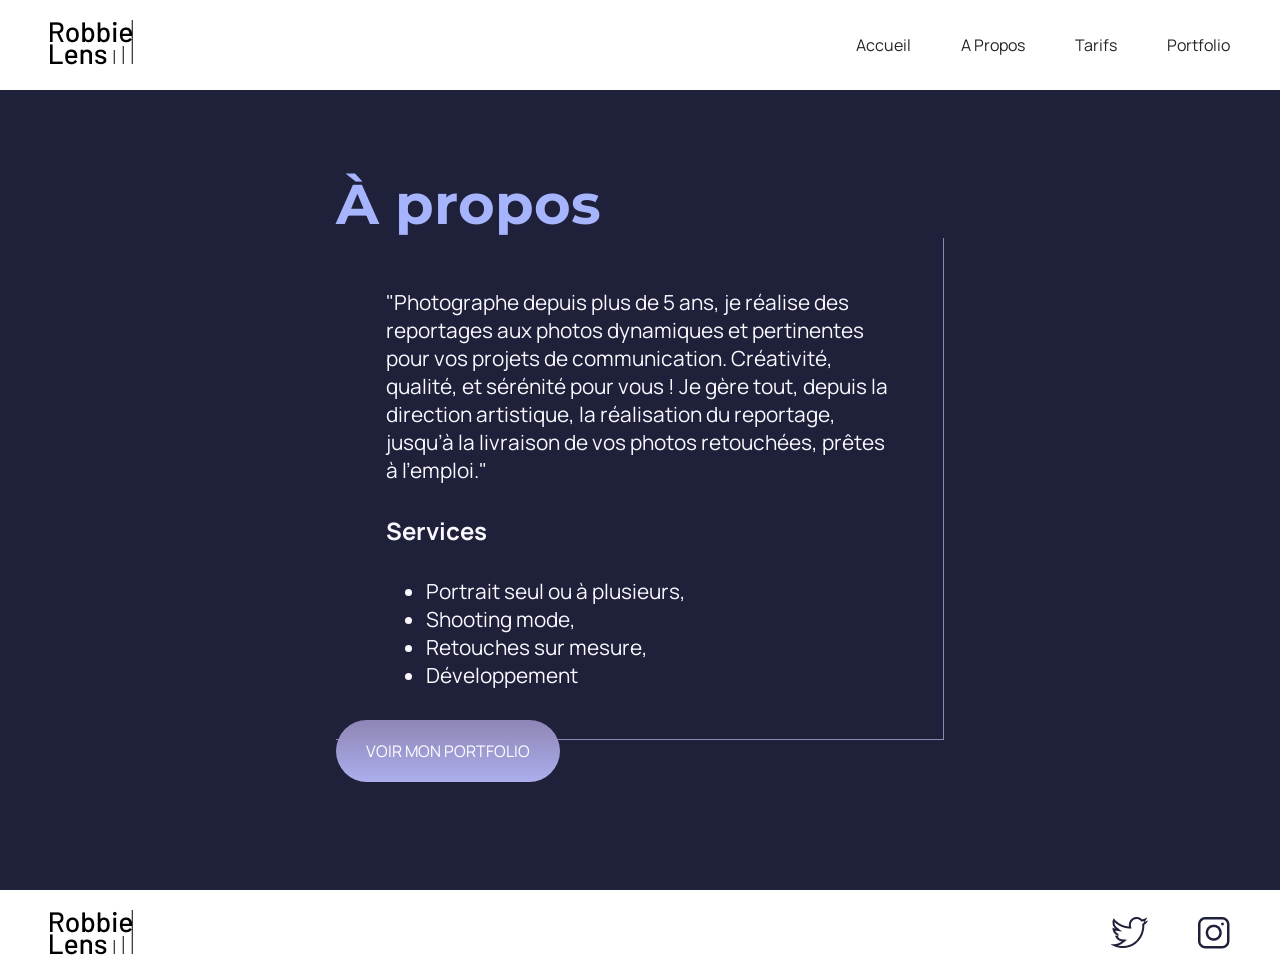
==== a-propos.html @ a476507d "Initial Commit" ====
<!doctype html>
<html lang="en">
  <head>
    <meta charset="UTF-8" />
    <meta name="viewport" content="width=device-width, initial-scale=1.0" />
    <title>À propos - Robbie Lens Photographie</title>
    <link rel="preconnect" href="https://fonts.googleapis.com" />
    <link rel="preconnect" href="https://fonts.gstatic.com" crossorigin />
    <link
      href="https://fonts.googleapis.com/css2?family=Manrope:wght@200..800&family=Montserrat:ital,wght@0,100..900;1,100..900&display=swap"
      rel="stylesheet" />
    <link rel="stylesheet" href="../style.css" />
  </head>
  <body>
    <header>
      <nav class="header">
        <a href="index.html">
          <img src="images/logo.png" alt="Logo Robbie Lens" />
        </a>
        <div class="links">
          <a href="index.html">Accueil</a>
          <a href="a-propos.html">A Propos</a>
          <a href="tarifs.html">Tarifs</a>
          <a href="portfolio.html">Portfolio</a>
        </div>
      </nav>
    </header>
    <main class="a-propos-main">
      <section>
        <h1>À propos</h1>
        <div class="container">
          <p>
            "Photographe depuis plus de 5 ans, je réalise des reportages aux
            photos dynamiques et pertinentes pour vos projets de communication.
            Créativité, qualité, et sérénité pour vous ! Je gère tout, depuis la
            direction artistique, la réalisation du reportage, jusqu’à la
            livraison de vos photos retouchées, prêtes à l’emploi."
          </p>
          <h2>Services</h2>
          <ul>
            <li>Portrait seul ou à plusieurs,</li>
            <li>Shooting mode,</li>
            <li>Retouches sur mesure,</li>
            <li>Développement</li>
          </ul>
        </div>
        <div>
          <a href="" class="cta">VOIR MON PORTFOLIO</a>
        </div>
      </section>
    </main>
    <footer>
      <a href="index.html">
        <img src="images/logo.png" alt="Logo Robbie Lens" />
      </a>
      <div class="social-medias">
        <a target="_blank" href="https://x.com/">
          <img src="images/twitter.png" alt="twitter" class="icons"
        /></a>
        <a target="_blank" href="https://www.instagram.com/">
          <img src="images/instagram.png" alt="insta" class="icons" />
        </a>
      </div>
    </footer>
  </body>
</html>
---- style.css ----
* {
  margin: 0;
}
body {
  background-color: #1f2039;
  font-size: 1em;
  font-family: "Manrope", sans-serif;
}

h1 {
  font-size: 3.5em;
  color: #a5b4fc;
  font-family: "Montserrat";
}
h2 {
  color: #f9f8ff;
}
p,
li {
  font-size: 1.3em;
  font-family: "Manrope";
  color: #f9f8ff;
}

a {
  color: #242424;
  text-decoration: none;
  font-family: "Manrope";
}
em {
  color: #a5b4fc;
  font-style: normal;
}

.cta {
  background: linear-gradient(#8e86b5, #acaeed);
  color: white;
  border-radius: 50px;
  padding: 20px 30px;
}
.container {
  border-right: 1px solid #8e86b5;
  border-bottom: 1px solid #8e86b5;
  padding: 50px;
  margin: auto;
}
a:hover {
  text-decoration: underline;
}
.cta:hover {
  background: linear-gradient(#696484, #8788ba);
  text-decoration: none;
}
.icons:hover {
  opacity: 0.5;
}
section {
  padding: 80px;
}
.container h2 {
  margin-top: 30px;
}

.container ul {
  margin-top: 30px;
}
.a-propos-main {
  width: 60%;
  margin: auto;
  min-height: 800px;
}

.home {
  display: flex;
  justify-content: center;
  flex-direction: row-reverse;
  flex-wrap: wrap;
  gap: 50px;
}
.home-presentation {
  display: flex;
  height: 420px;
  width: 402px;
  flex-direction: column;
  justify-content: space-between;
  align-items: flex-start;
}
footer,
.header {
  display: flex;
  justify-content: space-between;
  align-items: center;
  margin-top: auto;
  background-color: white;
  padding: 20px 50px 20px 50px;
}
.links,
.social-medias {
  display: flex;
  gap: 50px;
}
.dernier-projet {
  background-color: white;
  display: flex;
  flex-direction: column;
  align-items: center;
  gap: 60px;
  height: auto;
}
.dernier-projet h2 {
  color: #1f2039;
  font-size: 2em;
}
.dernier-projet-photos {
  display: flex;
  width: 90%;
  max-width: 1060px;
  min-height: 650px;
  gap: 20px;
  flex-wrap: wrap;
  flex-direction: row;
  justify-content: center;
}
.portfolio-section-photos {
  background-color: white;
}
.portfolio-section-photos h2 {
  margin-bottom: 80px;
  color: #242424;
}
.paysages {
  display: grid;
  gap: 15px;
  grid-template: repeat(3, 300px) / repeat(3, 1fr);
  margin-bottom: 80px;
}
.portraits {
  display: grid;
  gap: 15px;
  grid-template: repeat(2, 300px) / repeat(3, 1fr);
  margin-bottom: 80px;
}
.portfolio-photos img {
  width: 100%;
  height: 100%;
  object-fit: cover;
}
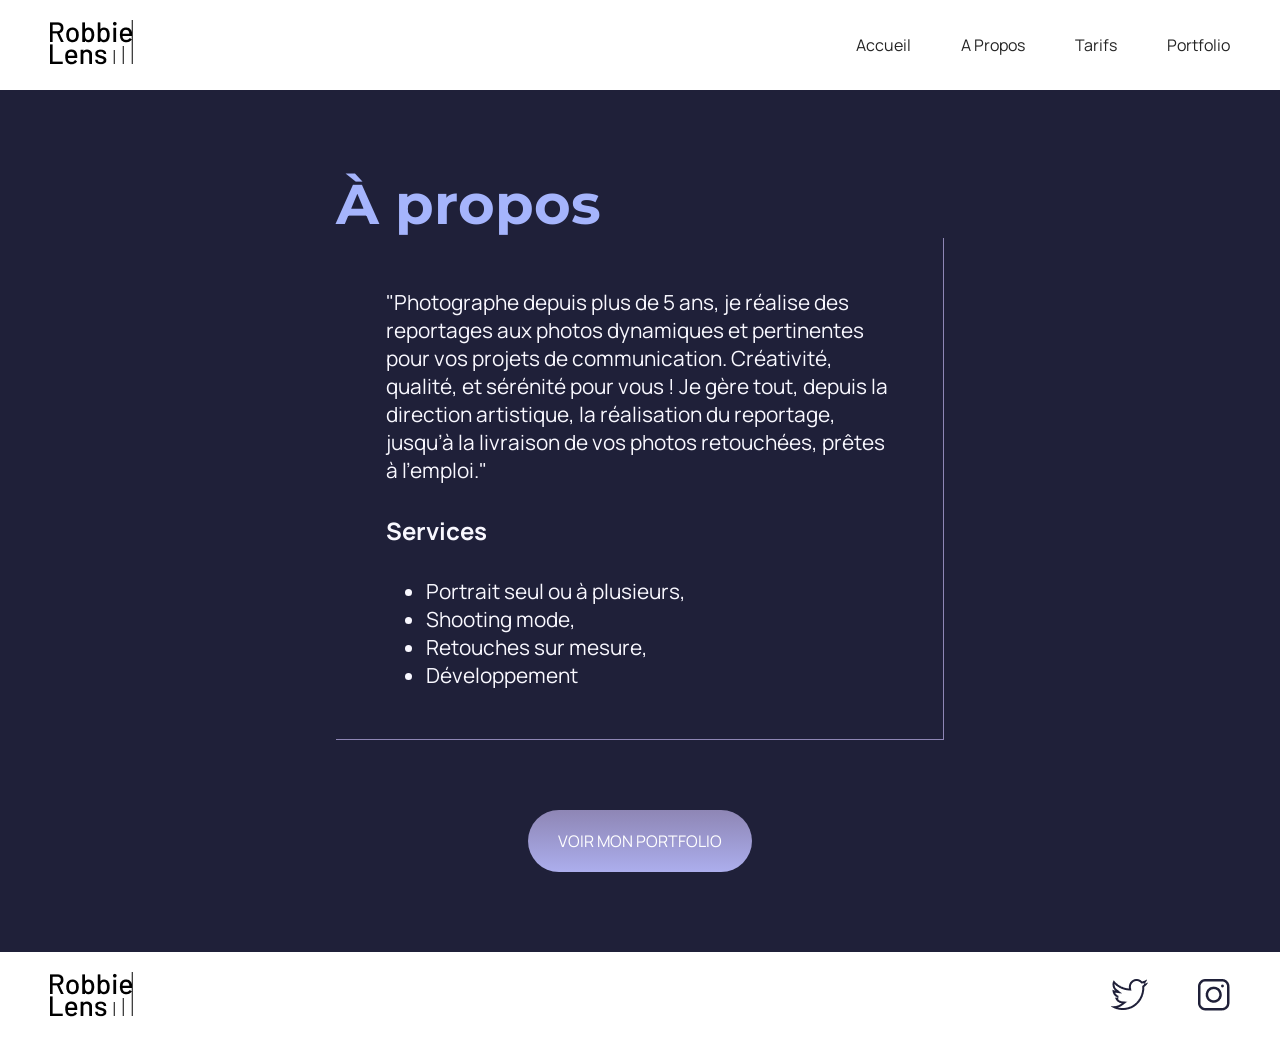
==== commit c7acdb93: "fixed style sheet path" ====
--- a/a-propos.html
+++ b/a-propos.html
@@ -9,11 +9,11 @@
     <link
       href="https://fonts.googleapis.com/css2?family=Manrope:wght@200..800&family=Montserrat:ital,wght@0,100..900;1,100..900&display=swap"
       rel="stylesheet" />
-    <link rel="stylesheet" href="../style.css" />
+    <link rel="stylesheet" href="style.css" />
   </head>
   <body>
     <header>
-      <nav class="header">
+      <nav>
         <a href="index.html">
           <img src="images/logo.png" alt="Logo Robbie Lens" />
         </a>
@@ -44,7 +44,7 @@
             <li>Développement</li>
           </ul>
         </div>
-        <div>
+        <div class="voir-portfolio">
           <a href="" class="cta">VOIR MON PORTFOLIO</a>
         </div>
       </section>
--- a/style.css
+++ b/style.css
@@ -1,5 +1,6 @@
 * {
   margin: 0;
+  box-sizing: border-box;
 }
 body {
   background-color: #1f2039;
@@ -37,6 +38,12 @@
   color: white;
   border-radius: 50px;
   padding: 20px 30px;
+  display: inline-block;
+  margin-top: 70px;
+}
+.voir-portfolio {
+  display: flex;
+  justify-content: center;
 }
 .container {
   border-right: 1px solid #8e86b5;
@@ -86,7 +93,7 @@
   align-items: flex-start;
 }
 footer,
-.header {
+nav {
   display: flex;
   justify-content: space-between;
   align-items: center;
@@ -94,6 +101,7 @@
   background-color: white;
   padding: 20px 50px 20px 50px;
 }
+
 .links,
 .social-medias {
   display: flex;
@@ -133,15 +141,215 @@
   gap: 15px;
   grid-template: repeat(3, 300px) / repeat(3, 1fr);
   margin-bottom: 80px;
+  border: 1px solid pink;
 }
 .portraits {
   display: grid;
   gap: 15px;
-  grid-template: repeat(2, 300px) / repeat(3, 1fr);
+  grid-template: repeat(2, 500px) / repeat(3, 1fr);
   margin-bottom: 80px;
 }
 .portfolio-photos img {
   width: 100%;
   height: 100%;
   object-fit: cover;
-}
+  position: absolute;
+  z-index: 1;
+}
+.lien-conteneur-photo {
+  position: relative;
+  overflow: hidden;
+}
+.photo-hover {
+  background-color: rgba(0, 0, 0, 0.7);
+  position: absolute;
+  z-index: -1;
+  width: 100%;
+  height: 100%;
+  display: flex;
+  justify-content: center;
+  align-items: center;
+  color: #f9f8ff;
+}
+.lien-conteneur-photo:hover .photo-hover {
+  z-index: 2;
+}
+.tarifs-page {
+  display: flex;
+  justify-content: center;
+  margin-bottom: 50px;
+}
+.tarifs-main {
+  width: 70%;
+  min-height: 800px;
+  display: flex;
+  flex-direction: column;
+  align-items: stretch;
+}
+td,
+th {
+  border: 1px solid #8788ba;
+  color: white;
+  padding: 50px 0 50px 0;
+  text-align: center;
+}
+th {
+  padding: 20px 0 20px 0;
+}
+table {
+  border-collapse: collapse;
+  margin: auto;
+  width: 100%;
+}
+.tarifs h1 {
+  font-weight: 300;
+  margin-left: 5px;
+}
+.studio-pro,
+.tarifs {
+  padding: 0;
+  margin: 60px 0 60px 0;
+}
+.studio-pro h2 {
+  color: #a5b4fc;
+  margin-bottom: 50px;
+}
+.jobs {
+  display: flex;
+  justify-content: space-between;
+  flex-wrap: wrap;
+  min-width: 350px;
+  margin-top: 50px;
+}
+@media (max-width: 860px) {
+  .jobs {
+    justify-content: center;
+  }
+}
+
+.jobs div {
+  border-bottom: 1px solid #8788ba;
+  border-right: 1px solid #8788ba;
+  width: 260px;
+  height: 260px;
+  display: flex;
+  flex-direction: column;
+  justify-content: space-around;
+  padding: 20px;
+  margin-bottom: 50px;
+}
+.jobs h3,
+.jobs h4 {
+  color: #8788ba;
+}
+.jobs h3 {
+  font-size: 1.5em;
+}
+.jobs p {
+  font-size: 1em;
+}
+.jobs p:last-child {
+  font-size: 0.7em;
+}
+/* form */
+form {
+  display: flex;
+  flex-direction: column;
+  justify-content: space-between;
+  align-items: center;
+  width: 60%;
+  height: 700px;
+  margin: auto;
+}
+form h2 {
+  color: #8788ba;
+  font-size: 2.5em;
+  margin-bottom: 50px;
+}
+
+form label {
+  color: white;
+}
+.name-email {
+  width: 80vw;
+  max-width: 525px;
+  display: flex;
+  gap: 20px;
+  border-radius: 15px;
+}
+.name-email > * {
+  flex-grow: 1;
+}
+.name-email input:focus,
+textarea:focus {
+  border: 3px solid #8788ba;
+  outline: none;
+  border-radius: 15px;
+}
+input {
+  width: 100%;
+}
+#submit {
+  margin-top: 50px;
+  width: 250px;
+  height: 60px;
+  border-radius: 50px;
+  color: white;
+  font-size: 1em;
+  border: none;
+  background: linear-gradient(#8e86b5, #acaeed);
+}
+label {
+  display: block;
+  margin-bottom: 10px;
+  font-size: 1.2em;
+}
+textarea {
+  width: 80vw;
+  max-width: 525px;
+  height: 200px;
+  resize: none;
+}
+@media screen and (max-width: 1000px) {
+  h1 {
+    font-size: 2em;
+  }
+  form {
+    width: 80%;
+  }
+  section {
+    padding: 20px;
+  }
+  .a-propos-main {
+    width: 90%;
+    padding-top: 40px;
+  }
+}
+@media screen and (max-width: 700px) {
+  .name-email {
+    flex-direction: column;
+  }
+  nav {
+    flex-direction: column;
+  }
+  .links {
+    flex-direction: column;
+    gap: 20px;
+    margin-top: 20px;
+  }
+  .links a {
+    position: relative;
+  }
+  .links a::after {
+    content: "";
+    height: 0.1em;
+    width: 100%;
+    background-color: rgb(194, 193, 193);
+    position: absolute;
+    bottom: -10px;
+    left: 0;
+  }
+  #submit {
+    padding: 10px;
+  }
+}
